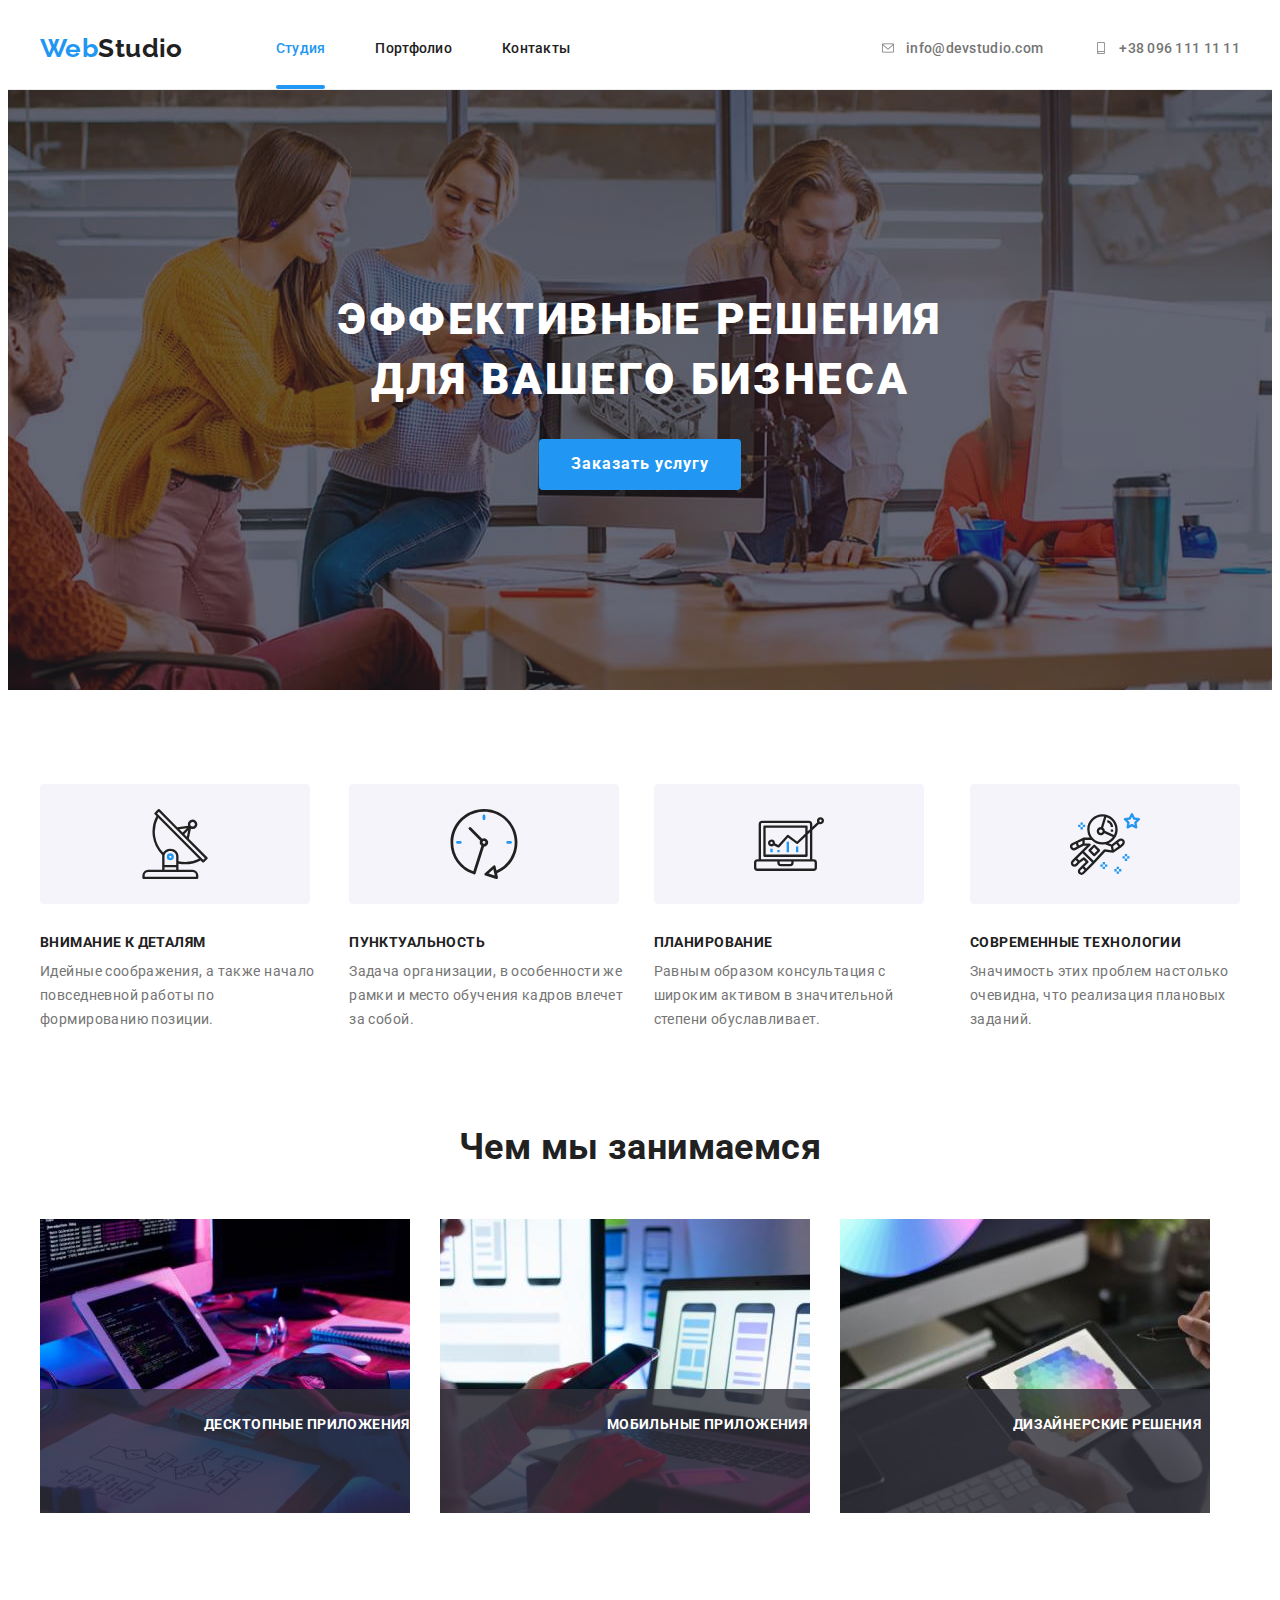
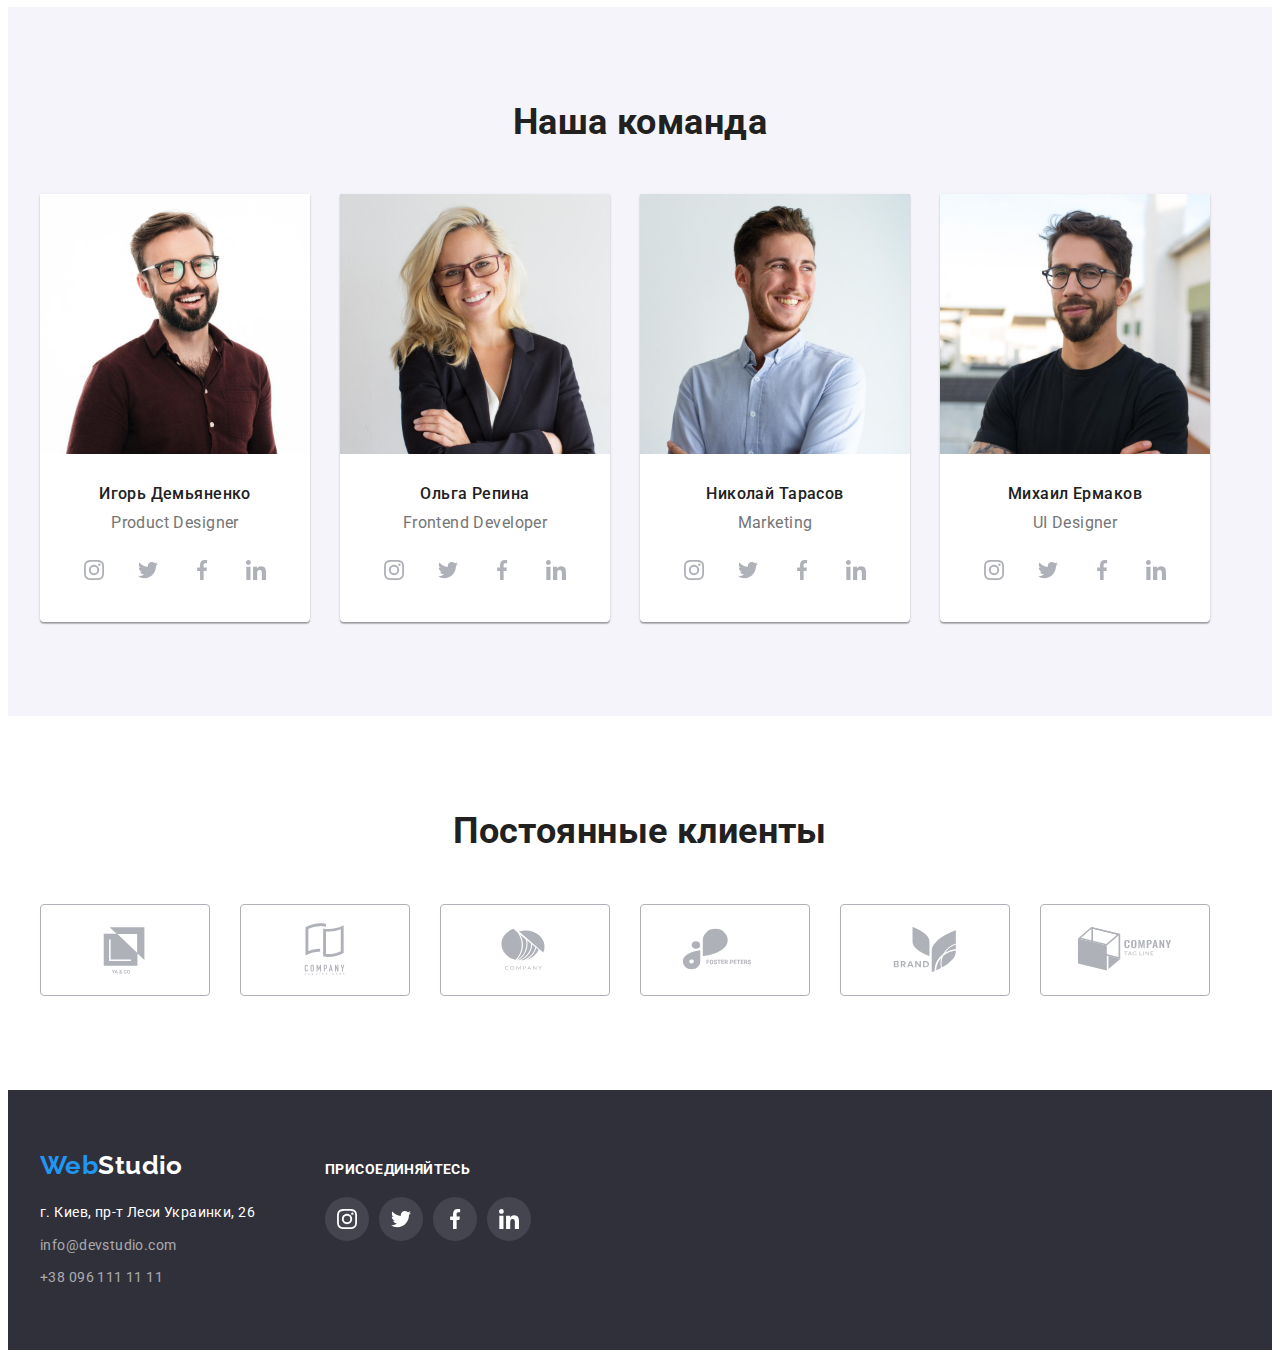
==== index.html @ 559b58ff "Homework-6-start" ====
<!DOCTYPE html>
<html lang="ru">
  <head>
    <meta charset="UTF-8" />
    <meta http-equiv="X-UA-Compatible" content="IE=edge" />
    <meta name="viewport" content="width=device-width, initial-scale=1.0" />
    <title>Студия</title>
    <link
      rel="stylesheet"
      href="https://cdnjs.cloudflare.com/ajax/libs/modern-normalize/1.1.0/modern-normalize.min.css"
      integrity="sha512-wpPYUAdjBVSE4KJnH1VR1HeZfpl1ub8YT/NKx4PuQ5NmX2tKuGu6U/JRp5y+Y8XG2tV+wKQpNHVUX03MfMFn9Q=="
      crossorigin="anonymous"
      referrerpolicy="no-referrer"
    />
    <link rel="stylesheet" href="./css/styles.css" />
    <link rel="preconnect" href="https://fonts.googleapis.com" />
    <link rel="preconnect" href="https://fonts.gstatic.com" crossorigin />
    <link
      href="https://fonts.googleapis.com/css2?family=Raleway:wght@700&family=Roboto:ital,wght@0,400;0,500;0,700;1,900&display=swap"
      rel="stylesheet"
    />
  </head>
  <body>
    <!--Head of page-->
    <header class="header">
      <div class="container">
        <a class="logo" href=""
          ><span class="logo-color">Web</span><span>Studio</span></a
        >
        <nav class="nav">
          <ul class="nav-section list">
            <li class="nav-item">
              <a class="nav-links current" href="./index.html">Студия</a>
            </li>
            <li class="nav-item">
              <a class="nav-links" href="./portfolio.html">Портфолио</a>
            </li>
            <li class="nav-item"><a class="nav-links" href="">Контакты</a></li>
          </ul>
        </nav>
        <ul class="contacts list">
          <li class="contact-item">
            <a class="contact" href="mailto:info@devstudio.com">
              <svg class="contact-icon" width="16" height="12">
                <use href="./images/icons.svg#icon-envelope"></use></svg
              >info@devstudio.com</a
            >
          </li>
          <li class="contact-item">
            <a class="contact" href="tel:+380961111111"
              ><svg class="contact-icon" width="16" height="12">
                <use href="./images/icons.svg#icon-smartphone"></use></svg
              >+38 096 111 11 11</a
            >
          </li>
        </ul>
      </div>
    </header>
    <!--End of head of page-->
    <main>
      <!--Section with order button-->
      <section class="hero">
        <div class="container">
          <h1 class="hero-title">Эффективные решения для вашего бизнеса</h1>
          <button class="hero-btn" type="button" data-modal-open>
            Заказать услугу
          </button>
        </div>
      </section>
      <!--Skills section-->
      <section class="section skills">
        <div class="container">
          <ul class="skills-list list">
            <li class="skills-item">
              <div class="skills-card">
                <svg class="skills-icon" width="70" height="70">
                  <use href="./images/icons.svg#icon-antenna"></use>
                </svg>
              </div>
              <h3 class="skills-title">Внимание к деталям</h3>
              <p>
                Идейные соображения, а также начало повседневной работы по
                формированию позиции.
              </p>
            </li>
            <li class="skills-item">
              <div class="skills-card">
                <svg class="skills-icon" width="70" height="70">
                  <use href="./images/icons.svg#icon-clock"></use>
                </svg>
              </div>
              <h3 class="skills-title">Пунктуальность</h3>
              <p>
                Задача организации, в особенности же рамки и место обучения
                кадров влечет за собой.
              </p>
            </li>
            <li class="skills-item">
              <div class="skills-card">
                <svg class="skills-icon" width="70" height="70">
                  <use href="./images/icons.svg#icon-diagram"></use>
                </svg>
              </div>
              <h3 class="skills-title">Планирование</h3>
              <p>
                Равным образом консультация с широким активом в значительной
                степени обуславливает.
              </p>
            </li>
            <li class="skills-item">
              <div class="skills-card">
                <svg class="skills-icon" width="70" height="70">
                  <use href="./images/icons.svg#icon-astronaut"></use>
                </svg>
              </div>
              <h3 class="skills-title">Современные технологии</h3>
              <p>
                Значимость этих проблем настолько очевидна, что реализация
                плановых заданий.
              </p>
            </li>
          </ul>
        </div>
      </section>
      <!--What are we doing section-->
      <section class="section what-doing">
        <div class="container">
          <h2 class="section-title">Чем мы занимаемся</h2>
          <ul class="what-doing-list list">
            <li class="what-doing-item">
              <div class="img-wrap">
                <img
                  src="./images/wwd-1.jpg"
                  alt="Написание кода"
                  width="370"
                  height="294"
                />
                <p class="what-doing-text">Десктопные приложения</p>
              </div>
            </li>
            <li class="what-doing-item">
              <div class="img-wrap">
                <img
                  src="./images/wwd-2.jpg"
                  alt="Разработка приложений"
                  width="370"
                  height="294"
                />
                <p class="what-doing-text">Мобильные приложения</p>
              </div>
            </li>
            <li class="what-doing-item">
              <div class="img-wrap">
                <img
                  src="./images/wwd-3.jpg"
                  alt="Дизайн приложений"
                  width="370"
                  height="294"
                />
                <p class="what-doing-text">Дизайнерские решения</p>
              </div>
            </li>
          </ul>
        </div>
      </section>
      <!--Our team section-->
      <section class="section team-section">
        <div class="container">
          <h2 class="section-title">Наша команда</h2>
          <ul class="name-list list">
            <li class="team-item">
              <img
                src="./images/product-designer.jpg"
                alt="Игорь Демьяненко"
                width="270"
                height="260"
              />
              <div class="team-sub">
                <h3 class="name-title">Игорь Демьяненко</h3>
                <p class="work-position">Product Designer</p>
                <ul class="team-soc-list list">
                  <li class="team-soc-item">
                    <a href="" class="team-soc-link">
                      <svg class="team-soc-icon" width="20" height="20">
                        <use href="./images/icons.svg#icon-instagram"></use>
                      </svg>
                    </a>
                  </li>
                  <li class="team-soc-item">
                    <a href="" class="team-soc-link">
                      <svg class="team-soc-icon" width="20" height="20">
                        <use href="./images/icons.svg#icon-twitter"></use>
                      </svg>
                    </a>
                  </li>
                  <li class="team-soc-item">
                    <a href="" class="team-soc-link">
                      <svg class="team-soc-icon" width="20" height="20">
                        <use href="./images/icons.svg#icon-facebook"></use>
                      </svg>
                    </a>
                  </li>
                  <li class="team-soc-item">
                    <a href="" class="team-soc-link">
                      <svg class="team-soc-icon" width="20" height="20">
                        <use href="./images/icons.svg#icon-linkedin"></use>
                      </svg>
                    </a>
                  </li>
                </ul>
              </div>
            </li>
            <li class="team-item">
              <img
                src="./images/frontend-developer.jpg"
                alt="Ольга Репина"
                width="270"
                height="260"
              />
              <div class="team-sub">
                <h3 class="name-title">Ольга Репина</h3>
                <p class="work-position">Frontend Developer</p>
                <ul class="team-soc-list list">
                  <li class="team-soc-item">
                    <a href="" class="team-soc-link">
                      <svg class="team-soc-icon" width="20" height="20">
                        <use href="./images/icons.svg#icon-instagram"></use>
                      </svg>
                    </a>
                  </li>
                  <li class="team-soc-item">
                    <a href="" class="team-soc-link">
                      <svg class="team-soc-icon" width="20" height="20">
                        <use href="./images/icons.svg#icon-twitter"></use>
                      </svg>
                    </a>
                  </li>
                  <li class="team-soc-item">
                    <a href="" class="team-soc-link">
                      <svg class="team-soc-icon" width="20" height="20">
                        <use href="./images/icons.svg#icon-facebook"></use>
                      </svg>
                    </a>
                  </li>
                  <li class="team-soc-item">
                    <a href="" class="team-soc-link">
                      <svg class="team-soc-icon" width="20" height="20">
                        <use href="./images/icons.svg#icon-linkedin"></use>
                      </svg>
                    </a>
                  </li>
                </ul>
              </div>
            </li>
            <li class="team-item">
              <img
                src="./images/marketing.jpg"
                alt="Николай Тарасов"
                width="270"
                height="260"
              />
              <div class="team-sub">
                <h3 class="name-title">Николай Тарасов</h3>
                <p class="work-position">Marketing</p>
                <ul class="team-soc-list list">
                  <li class="team-soc-item">
                    <a href="" class="team-soc-link">
                      <svg class="team-soc-icon" width="20" height="20">
                        <use href="./images/icons.svg#icon-instagram"></use>
                      </svg>
                    </a>
                  </li>
                  <li class="team-soc-item">
                    <a href="" class="team-soc-link">
                      <svg class="team-soc-icon" width="20" height="20">
                        <use href="./images/icons.svg#icon-twitter"></use>
                      </svg>
                    </a>
                  </li>
                  <li class="team-soc-item">
                    <a href="" class="team-soc-link">
                      <svg class="team-soc-icon" width="20" height="20">
                        <use href="./images/icons.svg#icon-facebook"></use>
                      </svg>
                    </a>
                  </li>
                  <li class="team-soc-item">
                    <a href="" class="team-soc-link">
                      <svg class="team-soc-icon" width="20" height="20">
                        <use href="./images/icons.svg#icon-linkedin"></use>
                      </svg>
                    </a>
                  </li>
                </ul>
              </div>
            </li>
            <li class="team-item">
              <img
                src="./images/ui-designer.jpg"
                alt="Михаил Ермаков"
                width="270"
                height="260"
              />
              <div class="team-sub">
                <h3 class="name-title">Михаил Ермаков</h3>
                <p class="work-position">UI Designer</p>
                <ul class="team-soc-list list">
                  <li class="team-soc-item">
                    <a href="" class="team-soc-link">
                      <svg class="team-soc-icon" width="20" height="20">
                        <use href="./images/icons.svg#icon-instagram"></use>
                      </svg>
                    </a>
                  </li>
                  <li class="team-soc-item">
                    <a href="" class="team-soc-link">
                      <svg class="team-soc-icon" width="20" height="20">
                        <use href="./images/icons.svg#icon-twitter"></use>
                      </svg>
                    </a>
                  </li>
                  <li class="team-soc-item">
                    <a href="" class="team-soc-link">
                      <svg class="team-soc-icon" width="20" height="20">
                        <use href="./images/icons.svg#icon-facebook"></use>
                      </svg>
                    </a>
                  </li>
                  <li class="team-soc-item">
                    <a href="" class="team-soc-link">
                      <svg class="team-soc-icon" width="20" height="20">
                        <use href="./images/icons.svg#icon-linkedin"></use>
                      </svg>
                    </a>
                  </li>
                </ul>
              </div>
            </li>
          </ul>
        </div>
      </section>
      <!--Our clients section-->
      <section class="section clients-section">
        <div class="container">
          <h2 class="section-title">Постоянные клиенты</h2>
          <ul class="list clients-list">
            <li class="clients-item">
              <a class="clients-link" href="">
                <svg class="clients-logo" width="106" height="60">
                  <use href="./images/icons.svg#icon-clients-1"></use>
                </svg>
              </a>
            </li>
            <li class="clients-item">
              <a class="clients-link" href="">
                <svg class="clients-logo" width="106" height="60">
                  <use href="./images/icons.svg#icon-clients-2"></use>
                </svg>
              </a>
            </li>
            <li class="clients-item">
              <a class="clients-link" href="">
                <svg class="clients-logo" width="106" height="60">
                  <use href="./images/icons.svg#icon-clients-3"></use>
                </svg>
              </a>
            </li>
            <li class="clients-item">
              <a class="clients-link" href="">
                <svg class="clients-logo" width="106" height="60">
                  <use href="./images/icons.svg#icon-clients-4"></use>
                </svg>
              </a>
            </li>
            <li class="clients-item">
              <a class="clients-link" href="">
                <svg class="clients-logo" width="106" height="60">
                  <use href="./images/icons.svg#icon-clients-5"></use>
                </svg>
              </a>
            </li>
            <li class="clients-item">
              <a class="clients-link" href="">
                <svg class="clients-logo" width="106" height="60">
                  <use href="./images/icons.svg#icon-clients-6"></use>
                </svg>
              </a>
            </li>
          </ul>
        </div>
      </section>
    </main>
    <!--Footer-->
    <footer class="foot">
      <div class="container footer-cont">
        <div class="logo-address">
          <a class="logo foot-logo" href=""
            ><span class="logo-color">Web</span><span>Studio</span></a
          >
          <address class="addresses">
            <ul class="list">
              <li class="address-item">
                <p class="address">г. Киев, пр-т Леси Украинки, 26</p>
              </li>
              <li class="address-item">
                <a class="foot-contact" href="mailto:info@devstudio.com"
                  >info@devstudio.com</a
                >
              </li>
              <li class="address-item">
                <a class="foot-contact" href="tel:+380961111111"
                  >+38 096 111 11 11</a
                >
              </li>
            </ul>
          </address>
        </div>
        <div class="footer-social">
          <p class="footer-soc-text">присоединяйтесь</p>
          <ul class="footer-soc-list list">
            <li class="footer-soc-item">
              <a href="" class="footer-soc-link">
                <svg class="footer-soc-icon" width="20" height="20">
                  <use href="./images/icons.svg#icon-instagram"></use>
                </svg>
              </a>
            </li>
            <li class="footer-soc-item">
              <a href="" class="footer-soc-link">
                <svg class="footer-soc-icon" width="20" height="20">
                  <use href="./images/icons.svg#icon-twitter"></use>
                </svg>
              </a>
            </li>
            <li class="footer-soc-item">
              <a href="" class="footer-soc-link">
                <svg class="footer-soc-icon" width="20" height="20">
                  <use href="./images/icons.svg#icon-facebook"></use>
                </svg>
              </a>
            </li>
            <li class="footer-soc-item">
              <a href="" class="footer-soc-link">
                <svg class="footer-soc-icon" width="20" height="20">
                  <use href="./images/icons.svg#icon-linkedin"></use>
                </svg>
              </a>
            </li>
          </ul>
        </div>
      </div>
    </footer>
    <div class="backdrop is-hidden" data-modal>
      <div class="modal">
        <button class="modal-close-btn" data-modal-close>
          <svg class="close-icon" width="18" height="18">
            <use href="./images/icons.svg#icon-close-black"></use>
          </svg>
        </button>
      </div>
    </div>
    <script src="./js/modal.js"></script>
  </body>
</html>
---- css/styles.css ----
/* Webstudio styles sheet */
/* general styles */
:root {
  --title-color: #212121;
  --white-color: #ffffff;
  --link-color: #2196f3;
  --main-text-color: #757575;
  --icon-color: #afb1b8;
  --trans-time: 250ms cubic-bezier(0.4, 0, 0.2, 1);
}
body {
  font-family: 'Roboto', sans-serif;
  font-weight: 400;
  font-size: 14px;
  line-height: 1.7;
  letter-spacing: 0.03em;
  background-color: var(--white-color);
  color: var(--main-text-color);
}
p,
h1,
h2,
h3,
h4,
h5,
ul {
  margin: 0;
  padding: 0;
}

img {
  display: block;
}
.container {
  width: 1200px;
  padding-left: 15px;
  padding-right: 15px;
  margin: 0 auto;
  /* outline: 1px solid tomato; */
}
.section {
  padding-top: 94px;
  padding-bottom: 94px;
}
/* header styles */
.logo {
  text-decoration: none;
  font-family: 'Raleway', 'Gill Sans', 'Gill Sans MT', Calibri, 'Trebuchet MS',
    sans-serif;
  font-weight: 700;
  font-size: 26px;
  line-height: 1.2;
  color: var(--title-color);
}
.logo-color {
  color: var(--link-color);
}
.list {
  list-style: none;
}
.header .container {
  display: flex;
  align-items: center;
}
.header {
  border-bottom: 1px solid #ececec;
}
.nav {
  margin-left: 93px;
}
.nav-section {
  display: flex;
}
.nav-section {
}
.nav-item {
  display: block;
}
.nav-item:not(:last-child) {
  margin-right: 50px;
}
.nav-links {
  display: block;
  text-decoration: none;
  font-weight: 500;
  font-size: 14px;
  line-height: 1.2;
  letter-spacing: 0.02em;
  color: var(--title-color);
  padding-top: 32px;
  padding-bottom: 32px;
  transition: color var(--trans-time);
}
.current {
  color: var(--link-color);
  position: relative;
}
.current::after {
  content: '';
  display: block;
  width: 100%;
  height: 4px;
  background: var(--link-color);
  border-radius: 2px;
  position: absolute;
  left: 0;
  bottom: 0;
}
.nav-links:hover,
.nav-links:focus {
  color: var(--link-color);
}

.contact {
  text-decoration: none;
  font-weight: 500;
  font-size: 14px;
  line-height: 1.2;
  letter-spacing: 0.02em;
  color: var(--main-text-color);
  display: flex;
  align-items: center;
  transition: color var(--trans-time);
}
.contact:hover,
.contact:focus {
  color: var(--link-color);
}
.contacts {
  display: flex;
  margin-left: auto;
}

.contact-item:not(:last-child) {
  margin-right: 50px;
}
.contact-icon {
  display: block;
  margin-right: 10px;
  fill: currentColor;
}
/* main styles */
/* hero section styles */
.hero {
  max-width: 1600px;
  margin: 0 auto;
  background-color: #2f303a;
  padding-top: 200px;
  padding-bottom: 200px;
  text-align: center;
  background-image: linear-gradient(
      rgba(47, 48, 58, 0.4),
      rgba(47, 48, 58, 0.4)
    ),
    url(../images/hero-bg.jpg);
  background-position: center;
}
.hero .container {
  max-width: 696px;
}
.hero-title {
  font-weight: 900;
  font-size: 44px;
  line-height: 1.36;
  text-align: center;
  letter-spacing: 0.06em;
  text-transform: uppercase;
  color: var(--white-color);
  max-width: 696px;
  margin: auto;
  margin-bottom: 30px;
}
.hero-btn {
  font-family: 'Roboto';
  font-weight: 700;
  font-size: 16px;
  line-height: 1.88;
  text-align: center;
  padding: 10px 32px;
  letter-spacing: 0.06em;
  cursor: pointer;
  background-color: var(--link-color);
  color: var(--white-color);
  border: none;
  border-radius: 4px;
  transition: background-color var(--trans-time);
}
.hero-btn:hover,
.hero-btn:focus {
  background-color: #188ce8;
}
/* skills section styles */
.skills-list {
  display: flex;
  margin-left: -30px;
}
.skills-item {
  flex-basis: calc((100%-4 * 30px) / 4);
  margin-left: 30px;
}

.skills-title {
  font-weight: 700;
  font-size: 14px;
  line-height: 1.2;
  text-transform: uppercase;
  color: var(--title-color);
  margin-bottom: 10px;
}
.skills-card {
  display: flex;
  width: 270px;
  height: 120px;
  margin-bottom: 30px;
  border-radius: 4px;
  background-color: #f5f4fa;
  align-items: center;
  justify-content: center;
}

/* what we are doing styles */
.section-title {
  font-weight: 700;
  font-size: 36px;
  line-height: 1.2;
  text-align: center;
  color: var(--title-color);
  margin-bottom: 50px;
}
.what-doing {
  padding-top: 0;
}
.what-doing-list {
  display: flex;
  margin-left: -30px;
}
.what-doing-item {
  flex-basis: calc((100%-3 * 30px) / 3);
  margin-left: 30px;
}
.img-wrap {
  position: relative;
  overflow: hidden;
}
.what-doing-text {
  display: block;
  position: absolute;
  left: 0;
  bottom: 0;
  width: 370px;
  height: 70px;
  padding: 27px 82px;
  text-align: center;
  text-transform: uppercase;
  font-weight: 700;
  font-size: 14px;
  line-height: 1.15;
  color: var(--white-color);
  background-color: rgba(47, 48, 58, 0.8);
}
/* Our team section style */
.team-section {
  background-color: #f5f4fa;
}
.name-list {
  display: flex;
  margin-left: -30px;
}
.team-item {
  flex-basis: calc((100%-4 * 30px) / 4);
  margin-left: 30px;
}
.name-title {
  font-weight: 500;
  font-size: 16px;
  line-height: 1.2;
  text-align: center;
  color: var(--title-color);

  margin-bottom: 10px;
}
.work-position {
  font-size: 16px;
  line-height: 1.2;
  text-align: center;
  margin-bottom: 16px;
}
.team-item {
  background: var(--white-color);
  box-shadow: 0px 1px 3px rgba(0, 0, 0, 0.12), 0px 1px 1px rgba(0, 0, 0, 0.14),
    0px 2px 1px rgba(0, 0, 0, 0.2);
  border-radius: 0px 0px 4px 4px;
}
.team-sub {
  padding: 30px 32px;
}
.team-soc-list {
  display: flex;
}
.team-soc-item:not(:last-child) {
  margin-right: 10px;
}
.team-soc-link {
  width: 44px;
  height: 44px;
  border-radius: 50%;
  display: flex;
  justify-content: center;
  align-items: center;
  fill: var(--icon-color);
  transition: background-color var(--trans-time), fill var(--trans-time);
}
.team-soc-link:hover,
.team-soc-link:focus {
  background-color: var(--link-color);
  fill: var(--white-color);
}
.team-soc-item:not(:last-child) {
  margin-right: 10px;
}

/* Our clients section STYLES */
.clients-list {
  display: flex;
}
.clients-item:not(:last-child) {
  margin-right: 30px;
}
.clients-link {
  display: flex;
  width: 170px;
  height: 92px;
  border: 1px solid var(--icon-color);
  box-sizing: border-box;
  border-radius: 4px;
  fill: var(--icon-color);
  justify-content: center;
  align-items: center;
  transition: border-color var(--trans-time), fill var(--trans-time);
}
.clients-link:hover,
.clients-link:focus {
  border-color: var(--link-color);
  fill: var(--link-color);
}
.clients-logo {
  display: flex;
}
/* PORTFOLIO PAGE STYLES */
.btn-list {
  display: flex;
  justify-content: center;
  margin-bottom: 50px;
}
.btn-item:not(:last-child) {
  margin-right: 8px;
}
.filter-btn {
  font-family: 'Roboto';
  border: none;
  font-weight: 500;
  font-size: 16px;
  line-height: 1.6;
  text-align: center;
  cursor: pointer;
  background-color: #f5f4fa;
  color: var(--title-color);
  padding: 6.56px 22.11px;
  border-radius: 4px;
  transition: background-color var(--trans-time), color var(--trans-time),
    box-shadow var(--trans-time);
}
.filter-btn:hover,
.filter-btn:focus,
.filter-btn:active {
  background-color: var(--link-color);
  color: var(--white-color);
  box-shadow: 0px 3px 1px rgba(0, 0, 0, 0.1), 0px 1px 2px rgba(0, 0, 0, 0.08),
    0px 2px 2px rgba(0, 0, 0, 0.12);
}
.project-list {
  display: flex;
  flex-wrap: wrap;
  margin-left: -30px;
  margin-top: -30px;
}
.project-item {
  margin-left: 30px;
  margin-top: 30px;
  flex-basis: calc(100% / 3 - 30px);
}
.project-link:hover,
.project-link:focus {
  box-shadow: 0px 1px 1px rgba(0, 0, 0, 0.12), 0px 4px 4px rgba(0, 0, 0, 0.06),
    1px 4px 6px rgba(0, 0, 0, 0.16);
}
/* .project-item:not(:nth-child(3n + 3)) {
  margin-right: 30px;
}
.project-item:not(:nth-child(n + 6)) {
  margin-bottom: 30px;
} */
.project-link {
  display: block;
  box-sizing: border-box;
  text-decoration: none;
  color: var(--main-text-color);
  transition: box-shadow var(--trans-time);
  /* border: 1px solid #eeeeee; */
}
.project-text {
  padding: 20px 24px;
  border-left: 1px solid #eeeeee;
  border-right: 1px solid #eeeeee;
  border-bottom: 1px solid #eeeeee;
}
.project-name {
  font-weight: 700;
  font-size: 18px;
  line-height: 2;
  letter-spacing: 0.06em;
  color: var(--title-color);
  margin-bottom: 4px;
}
.project-link-text {
  display: block;
  position: absolute;
  /* left: 0;
  bottom: 0; */
  width: 100%;
  height: 100%;
  padding: 63px 24px;
  font-size: 18px;
  line-height: 1.56;
  color: var(--white-color);
  background-color: rgba(33, 150, 243, 0.9);
  transition: transform var(--trans-time);
}

.project-link:hover .project-link-text,
.project-link:focus .project-link-text {
  transform: translateY(-100%);
}
/* footer styles */
.foot {
  background-color: #2f303a;
  padding-top: 60px;
  padding-bottom: 60px;
}
.foot-logo {
  display: block;
  color: var(--white-color);
  margin-bottom: 20px;
}

.address {
  font-style: normal;
  font-size: 14px;
  line-height: 1.7;
  color: var(--white-color);
}
.foot-contact {
  text-decoration: none;
  font-style: normal;
  font-size: 14px;
  line-height: 1.7px;
  color: rgba(255, 255, 255, 0.6);
  transition: color var(--trans-time);
}
.address-item:not(:last-child) {
  margin-bottom: 9px;
}
.foot-contact:hover,
.foot-contact:focus {
  color: var(--white-color);
}
.footer-soc-text {
  font-weight: 700;
  font-size: 14px;
  line-height: 1.2;
  text-transform: uppercase;
  color: var(--white-color);
  margin-bottom: 20px;
}
.footer-soc-list {
  display: flex;
}
.footer-soc-item:not(:last-child) {
  margin-right: 10px;
}
.footer-soc-link {
  width: 44px;
  height: 44px;
  border-radius: 50%;
  display: flex;
  justify-content: center;
  align-items: center;
  fill: var(--white-color);
  background-color: rgba(255, 255, 255, 0.1);
  transition: background-color var(--trans-time);
}
.footer-soc-link:hover,
.footer-soc-link:focus {
  background-color: var(--link-color);
}
.footer-soc-item:not(:last-child) {
  margin-right: 10px;
}
.footer-cont {
  display: flex;
  align-items: baseline;
}
.footer-social {
  margin-left: 70px;
}
.backdrop {
  position: fixed;
  width: 100%;
  height: 100%;
  top: 0;
  background-color: rgba(0, 0, 0, 0.2);
  transition: opacity var(--trans-time), visibility var(--trans-time);
}
.modal {
  position: absolute;
  top: 50%;
  left: 50%;
  transform: translate(-50%, -50%) scale(1);
  min-width: 528px;
  min-height: 581px;
  background: var(--white-color);
  box-shadow: 0px 1px 3px rgba(0, 0, 0, 0.12), 0px 1px 1px rgba(0, 0, 0, 0.14),
    0px 2px 1px rgba(0, 0, 0, 0.2);
  border-radius: 4px;
  transition: transform var(--trans-time), opacity var(--trans-time);
}
.backdrop.is-hidden .modal {
  transform: scale(2.5);
  opacity: 0.2;
}
.modal-close-btn {
  position: absolute;
  display: flex;
  align-items: center;
  justify-content: center;
  top: 8px;
  right: 8px;
  width: 30px;
  height: 30px;
  border-radius: 50%;
  border: 1px solid rgba(0, 0, 0, 0.1);
  background-color: transparent;
  cursor: pointer;
}
.is-hidden {
  opacity: 0;
  visibility: hidden;
  pointer-events: none;
}
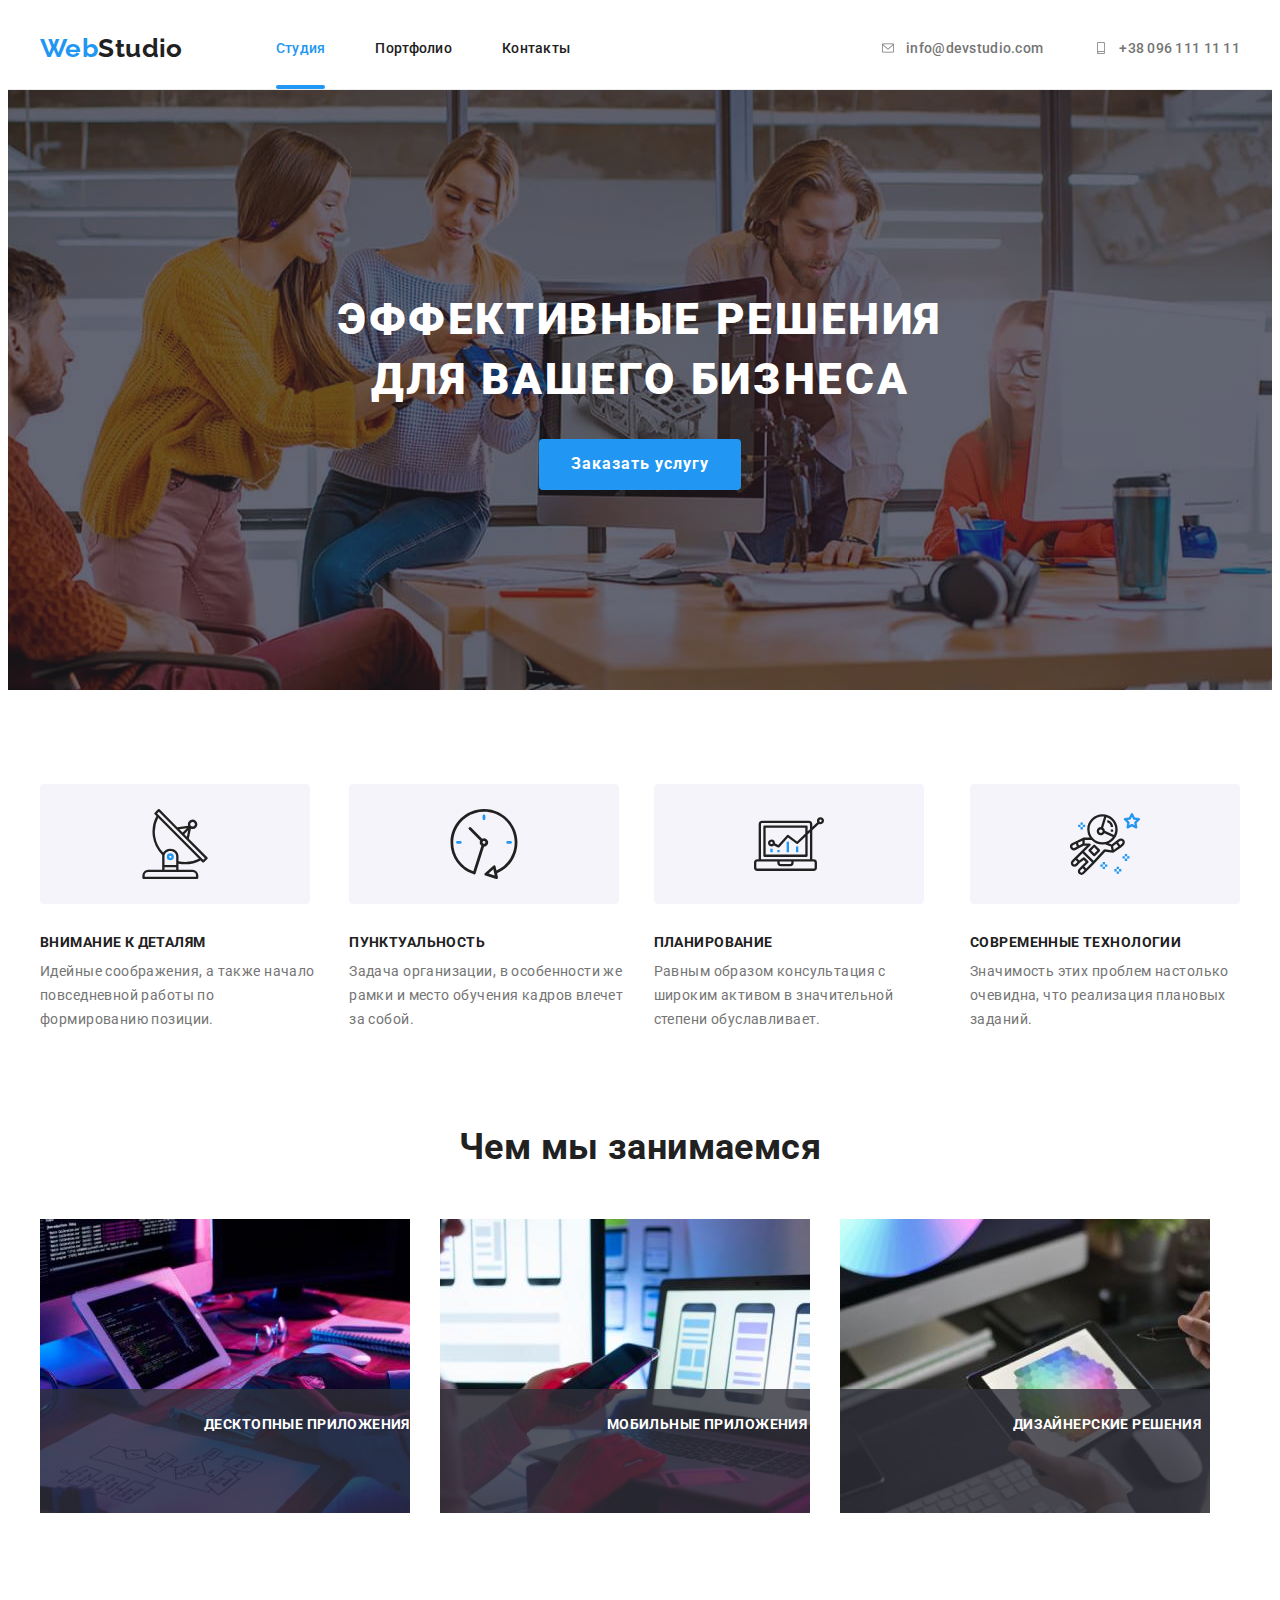
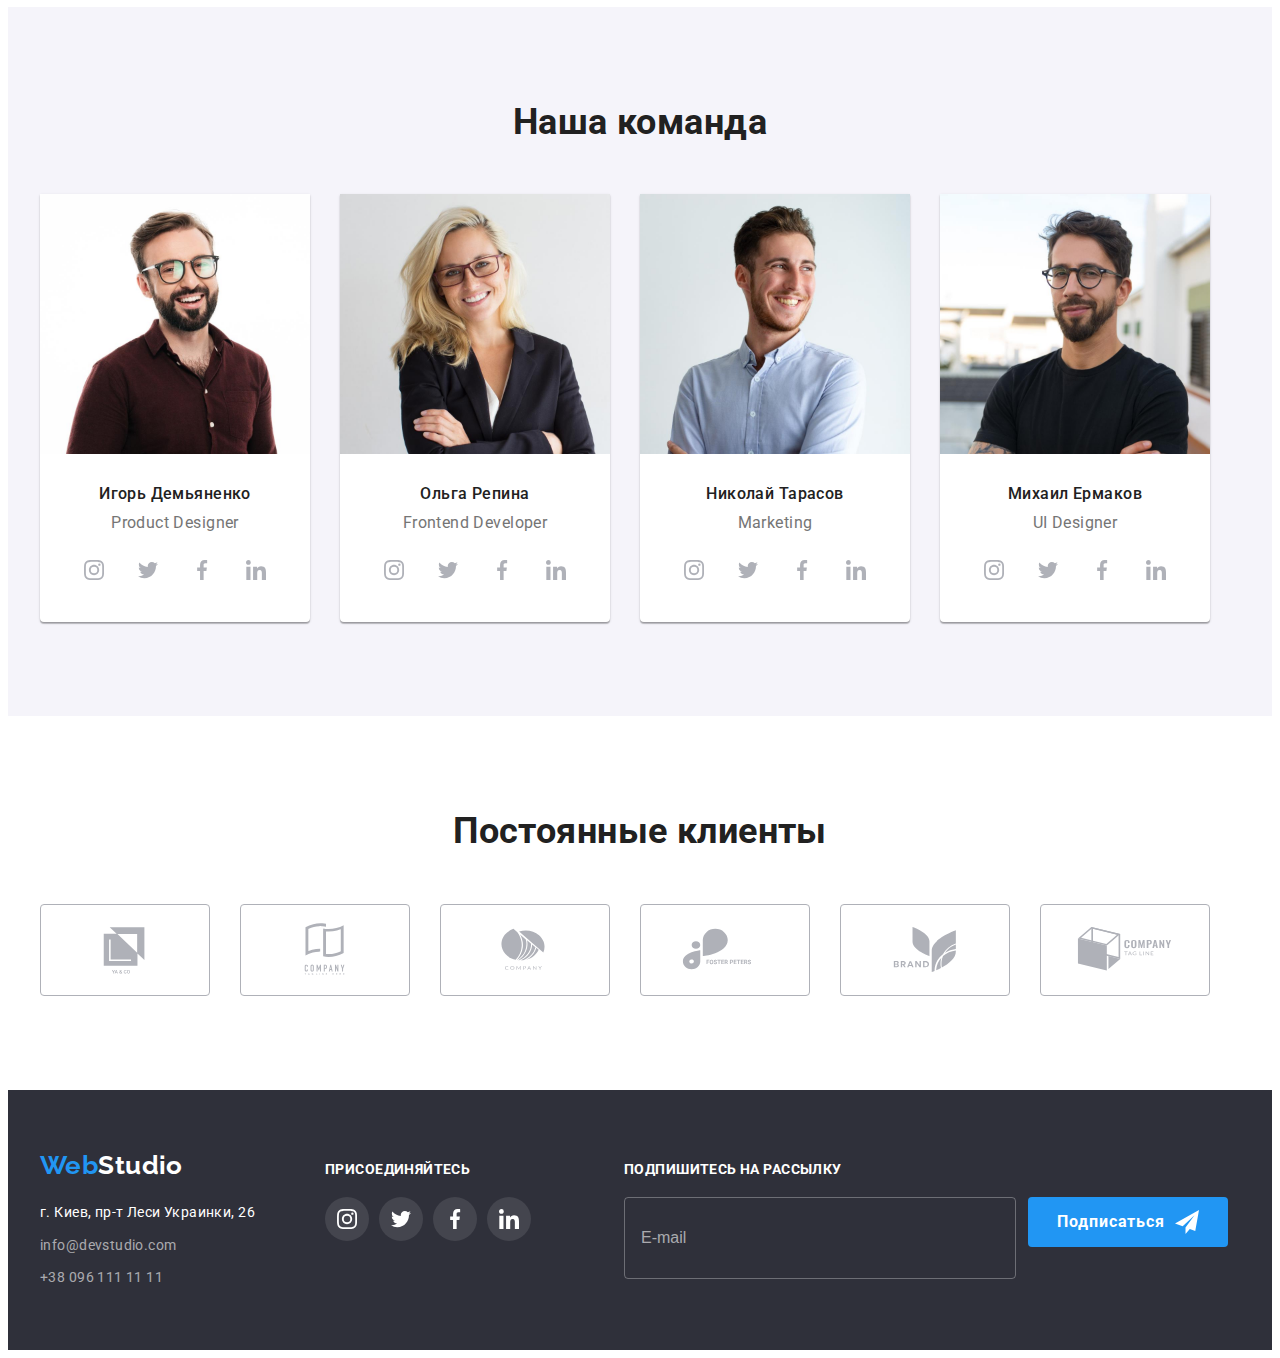
==== commit 8f38d84e: "homework-6-without checkbox" ====
--- a/index.html
+++ b/index.html
@@ -416,7 +416,7 @@
           </address>
         </div>
         <div class="footer-social">
-          <p class="footer-soc-text">присоединяйтесь</p>
+          <p class="footer-text">присоединяйтесь</p>
           <ul class="footer-soc-list list">
             <li class="footer-soc-item">
               <a href="" class="footer-soc-link">
@@ -447,6 +447,25 @@
               </a>
             </li>
           </ul>
+        </div>
+        <div class="mailing">
+          <p class="footer-text">подпишитесь на рассылку</p>
+          <form class="email-form">
+            <label for="email-input"></label>
+            <input
+              type="email"
+              placeholder="E-mail"
+              name="email-input"
+              id="email-input"
+              class="email-input"
+            />
+            <button class="email-btn" type="submit">
+              <span>Подписаться</span
+              ><svg class="email-icon" width="24" height="24">
+                <use href="./images/icons.svg#icon-send"></use>
+              </svg>
+            </button>
+          </form>
         </div>
       </div>
     </footer>
@@ -457,6 +476,72 @@
             <use href="./images/icons.svg#icon-close-black"></use>
           </svg>
         </button>
+        <p class="modal-title">Оставьте свои данные, мы вам перезвоним</p>
+        <form>
+          <label for="client-name" class="form-label">Имя</label>
+          <div class="input-wrap">
+            <input
+              type="text"
+              name="client-name"
+              id="client-name"
+              class="form-input"
+              required
+            />
+            <svg class="form-icon" width="18" height="18">
+              <use href="./images/icons.svg#icon-person"></use>
+            </svg>
+          </div>
+          <label for="client-phone" class="form-label">Телефон</label>
+          <div class="input-wrap">
+            <input
+              type="tel"
+              name="client-phone"
+              id="client-phone"
+              class="form-input"
+              required
+            />
+            <svg class="form-icon" width="18" height="18">
+              <use href="./images/icons.svg#icon-phone"></use>
+            </svg>
+          </div>
+          <label for="client-mail" class="form-label">Почта</label>
+          <div class="input-wrap">
+            <input
+              type="email"
+              name="client-mail"
+              id="client-mail"
+              class="form-input"
+              required
+            />
+            <svg class="form-icon" width="18" height="18">
+              <use href="./images/icons.svg#icon-email-black"></use>
+            </svg>
+          </div>
+          <label for="client-text" class="form-label">Комментарий</label>
+          <textarea
+            name="client-message"
+            id="client-message"
+            placeholder="Введите текст"
+            class="client-text"
+          ></textarea>
+          <div class="license-wrap">
+            <input
+              type="checkbox"
+              name="license-agreement-mark"
+              id="check-box"
+              class="check-box"
+            />
+            <label for="check-box" class="license-agreement">
+              <span
+                ><svg class="check-icon" width="16" height="15">
+                  <use href="./images/icons.svg#icon-check"></use></svg
+              ></span>
+              Соглашаюсь с рассылкой и принимаю
+              <a class="license-link" href="">Условия договора</a></label
+            >
+          </div>
+          <button class="send-btn" type="submit">Отправить</button>
+        </form>
       </div>
     </div>
     <script src="./js/modal.js"></script>
--- a/css/styles.css
+++ b/css/styles.css
@@ -474,7 +474,7 @@
 .foot-contact:focus {
   color: var(--white-color);
 }
-.footer-soc-text {
+.footer-text {
   font-weight: 700;
   font-size: 14px;
   line-height: 1.2;
@@ -513,6 +513,64 @@
 .footer-social {
   margin-left: 70px;
 }
+.mailing {
+  margin-left: 93px;
+}
+.email-form {
+  display: flex;
+  height: 50px;
+}
+.email-input {
+  width: 358px;
+  height: 100%;
+  margin-right: 12px;
+  padding: 15px 16px;
+  font-size: 16px;
+  line-height: 1.25;
+  border: 1px solid rgba(255, 255, 255, 0.3);
+  drop-shadow: (0px 4px 4px rgba(0, 0, 0, 0.15));
+  border-radius: 4px;
+  background-color: transparent;
+  color: var(--white-color);
+}
+.email-input::placeholder {
+  font-size: 16px;
+  line-height: 1.25;
+  color: rgba(255, 255, 255, 0.6);
+}
+.email-btn {
+  display: flex;
+  align-items: center;
+  width: 200px;
+  height: 50px;
+  padding-top: 10px;
+  padding-bottom: 10px;
+  justify-content: center;
+  font-family: 'Roboto';
+  font-weight: 700;
+  font-size: 16px;
+  line-height: 1.88;
+  letter-spacing: 0.06em;
+  cursor: pointer;
+  background-color: var(--link-color);
+  color: var(--white-color);
+  border: none;
+  border-radius: 4px;
+  transition: background-color var(--trans-time);
+}
+.email-btn:hover,
+.email-btn:focus {
+  background-color: #188ce8;
+}
+.btn-wrap {
+}
+.email-icon {
+  margin-left: 10px;
+  fill: var(--white-color);
+}
+
+/* Modal wimdow */
+
 .backdrop {
   position: fixed;
   width: 100%;
@@ -528,6 +586,7 @@
   transform: translate(-50%, -50%) scale(1);
   min-width: 528px;
   min-height: 581px;
+  padding: 40px;
   background: var(--white-color);
   box-shadow: 0px 1px 3px rgba(0, 0, 0, 0.12), 0px 1px 1px rgba(0, 0, 0, 0.14),
     0px 2px 1px rgba(0, 0, 0, 0.2);
@@ -551,9 +610,150 @@
   border: 1px solid rgba(0, 0, 0, 0.1);
   background-color: transparent;
   cursor: pointer;
+  transition: fill var(--trans-time);
+}
+.modal-close-btn:hover,
+.modal-close-btn:focus {
+  fill: var(--link-color);
 }
 .is-hidden {
   opacity: 0;
   visibility: hidden;
   pointer-events: none;
 }
+.modal-title {
+  margin-bottom: 30px;
+  font-weight: 700;
+  font-size: 20px;
+  line-height: 1.15;
+  text-align: center;
+  letter-spacing: 0.03em;
+  color: var(--title-color);
+}
+
+/* Modal form */
+.form-label {
+  display: block;
+  margin-bottom: 4px;
+  font-size: 12px;
+  line-height: 1.2;
+  letter-spacing: 0.01em;
+}
+.form-input {
+  width: 100%;
+  height: 40px;
+  margin-bottom: 10px;
+  padding-left: 42px;
+  padding-top: 12px;
+  padding-bottom: 12px;
+  border: 1px solid rgba(33, 33, 33, 0.2);
+  border-radius: 4px;
+  outline: none;
+  transition: border-color var(--trans-time);
+  cursor: pointer;
+}
+.input-wrap {
+  position: relative;
+}
+.form-icon {
+  position: absolute;
+  top: 0;
+  left: 12px;
+  transform: translateY(11px);
+  transition: fill var(--link-color);
+}
+
+.form-input:focus {
+  border-color: var(--link-color);
+}
+
+.form-input:focus + .form-icon {
+  fill: var(--link-color);
+}
+.client-text {
+  width: 100%;
+  height: 120px;
+  margin-bottom: 20px;
+  padding: 12px 16px;
+  border: 1px solid rgba(33, 33, 33, 0.2);
+  border-radius: 4px;
+  outline: none;
+  transition: border-color var(--trans-time);
+  cursor: pointer;
+  resize: none;
+}
+.client-text:focus {
+  border-color: var(--link-color);
+}
+.license-agreement {
+  display: flex;
+  justify-content: center;
+  align-items: center;
+}
+.license-agreement span {
+  width: 16px;
+  height: 15px;
+  margin-right: 7px;
+  border: 2px solid var(--title-color);
+  border-radius: 3px;
+  display: flex;
+  justify-content: center;
+  align-items: center;
+  background-color: transparent;
+}
+.check-icon {
+  fill: transparent;
+}
+.license-link {
+  color: var(--link-color);
+}
+.license-wrap {
+  display: flex;
+  justify-content: center;
+  align-items: center;
+  margin-bottom: 30px;
+}
+.check-box {
+  position: absolute;
+  width: 1px;
+  height: 1px;
+  margin: -1px;
+  border: 0;
+  padding: 0;
+  white-space: nowrap;
+  clip-path: inset(100%);
+  clip: rect(0 0 0 0);
+  overflow: hidden;
+}
+.check-box:checked + .licence-agreement span {
+  background-color: var(--link-color);
+  border: none;
+}
+.check-box:checked + .check-icon {
+  fill: black;
+}
+.send-btn {
+  display: block;
+  width: 200px;
+  height: 50px;
+  margin: 0 auto;
+  font-family: 'Roboto';
+  font-weight: 700;
+  font-size: 16px;
+  line-height: 1.88;
+  text-align: center;
+  padding-top: 10px;
+  padding-bottom: 10px;
+  letter-spacing: 0.06em;
+  cursor: pointer;
+  background-color: var(--link-color);
+  color: var(--white-color);
+  border: none;
+  box-shadow: 0px 4px 4px rgba(0, 0, 0, 0.15);
+  border-radius: 4px;
+  transition: background-color var(--trans-time);
+}
+.send-btn:hover,
+.send-btn:focus {
+  background-color: #188ce8;
+}
